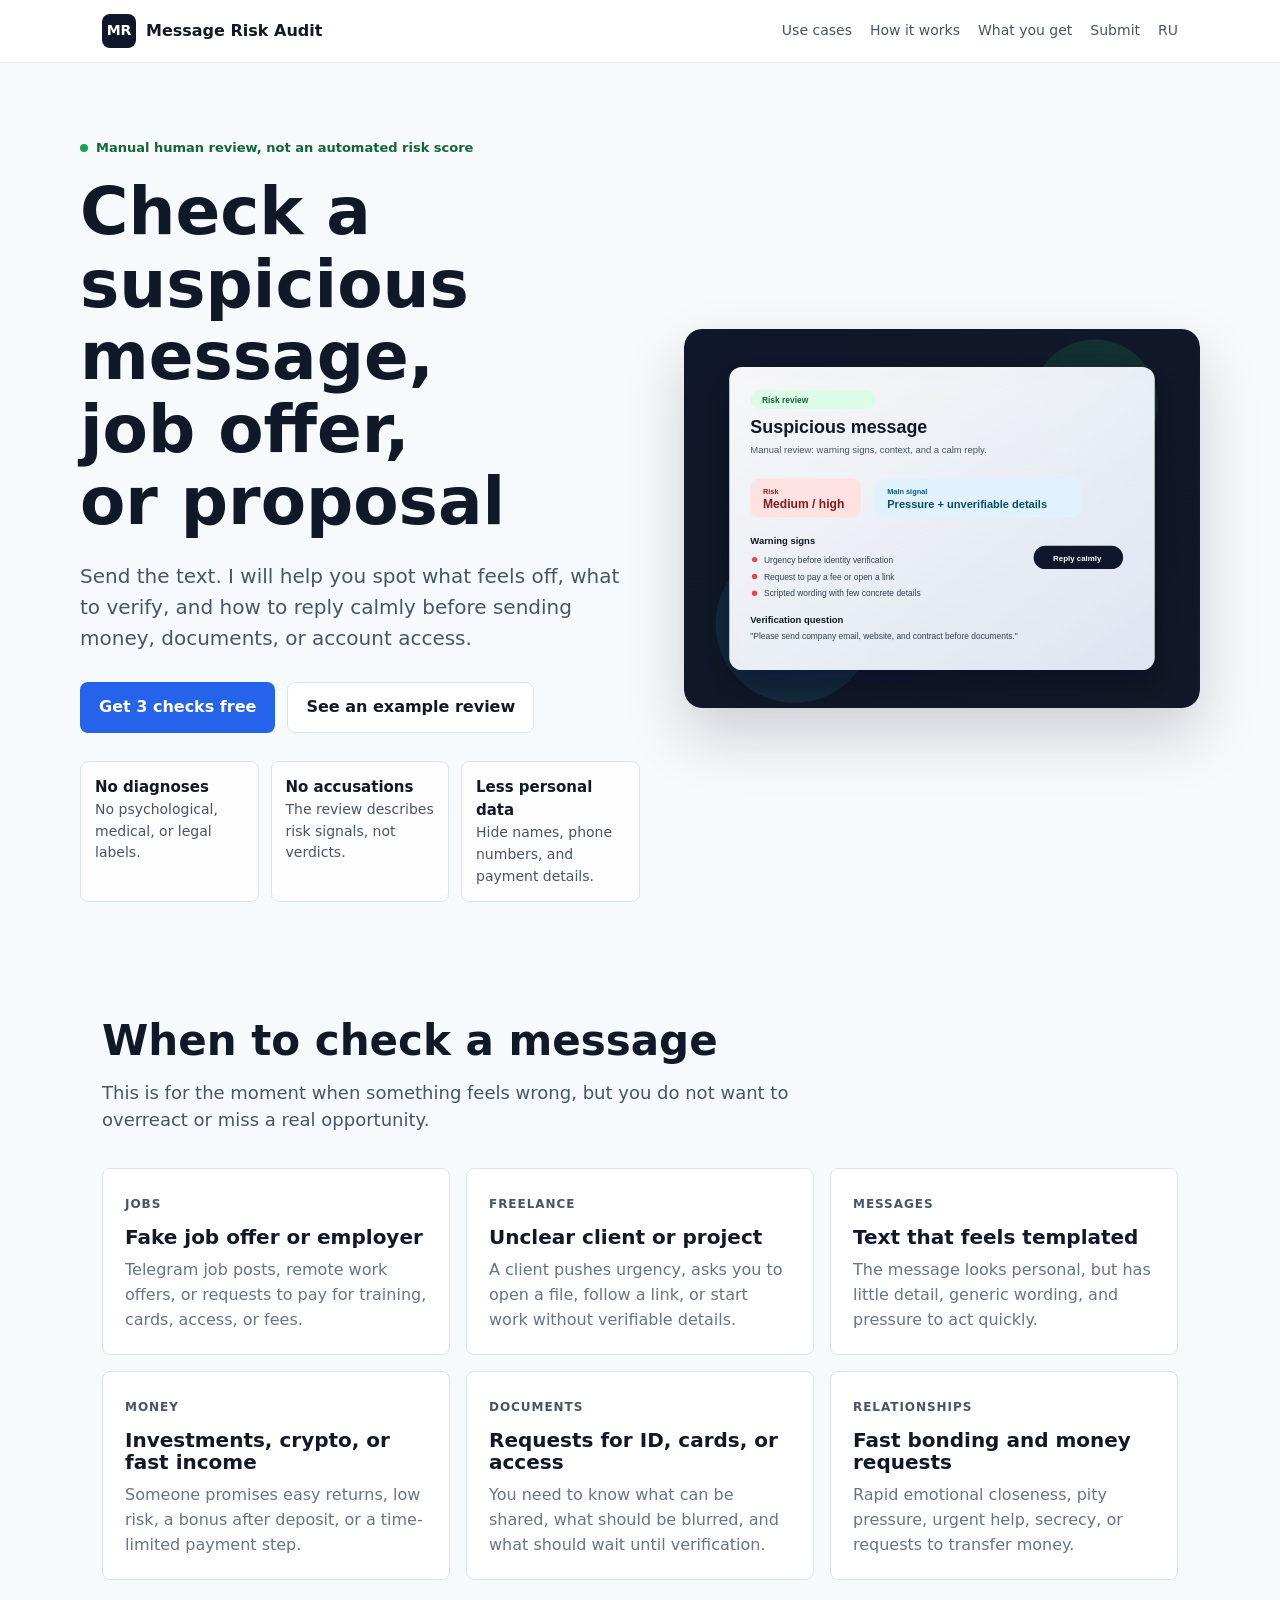
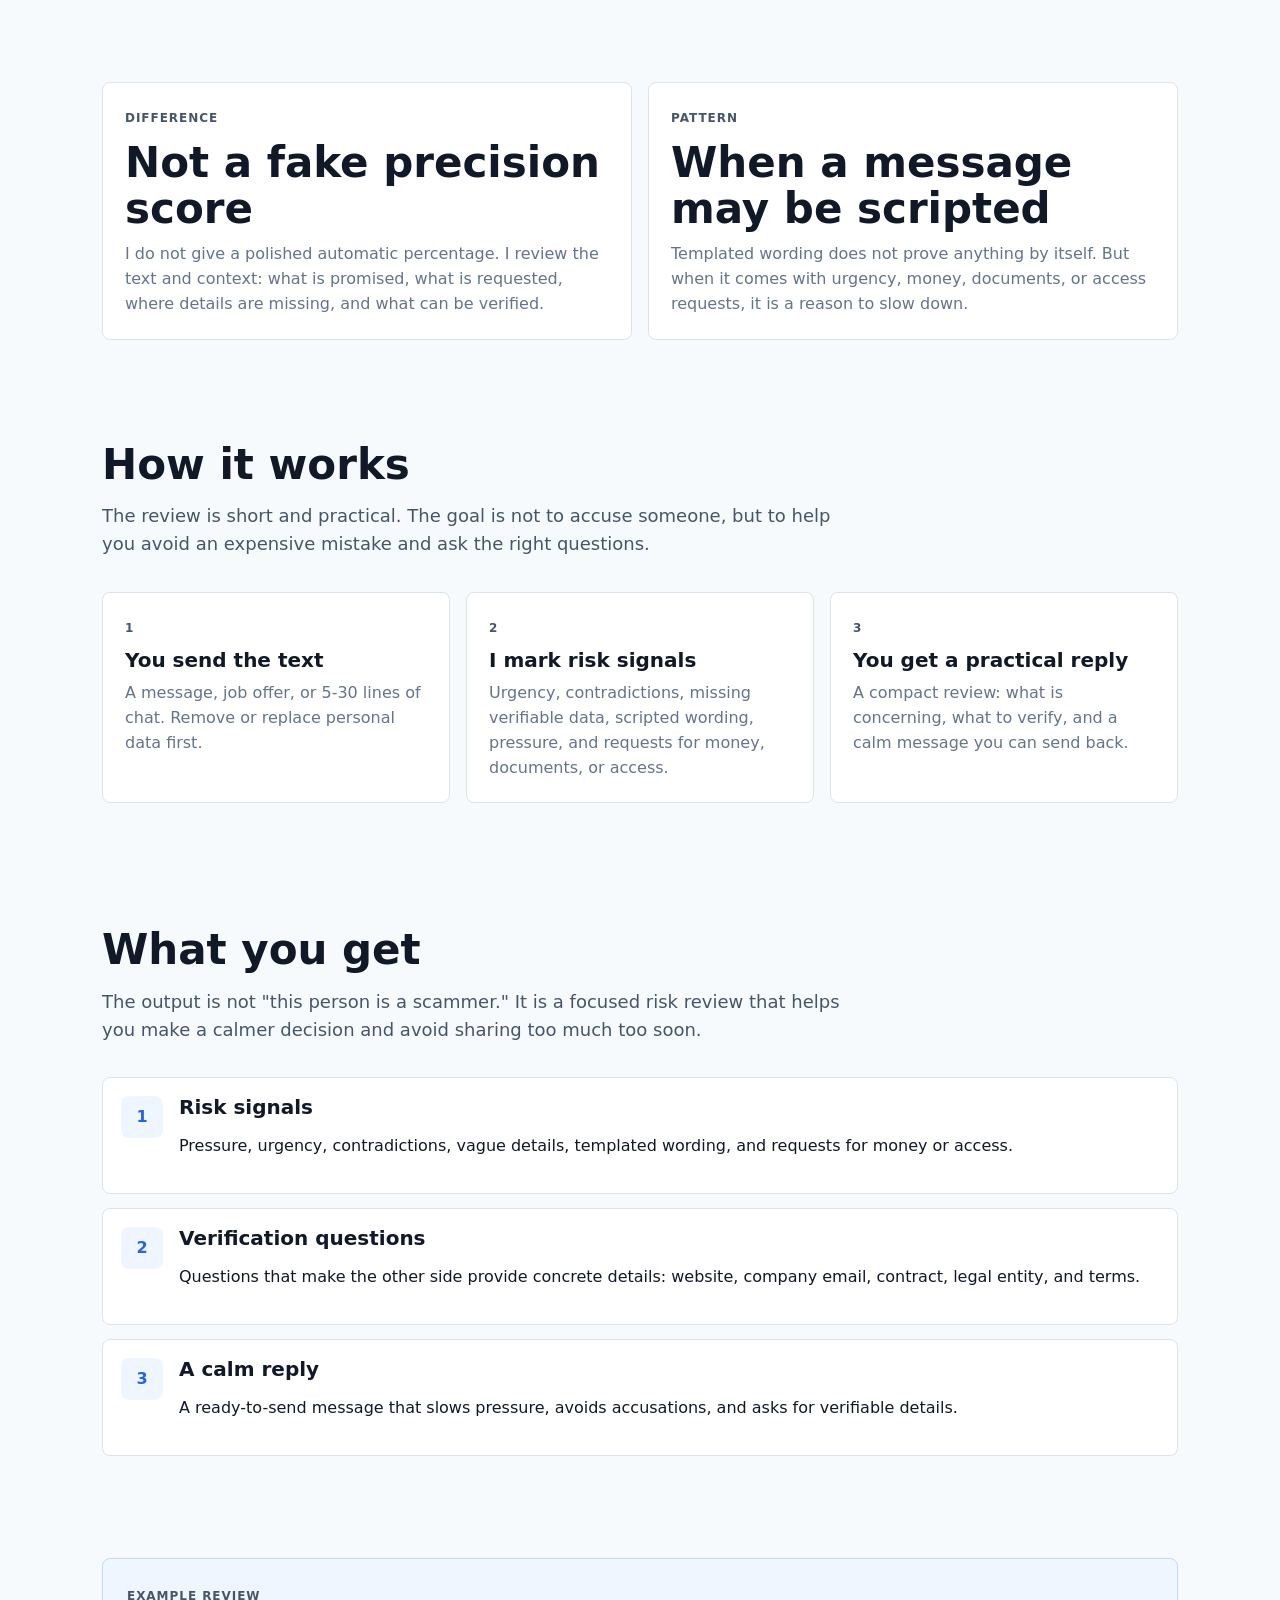
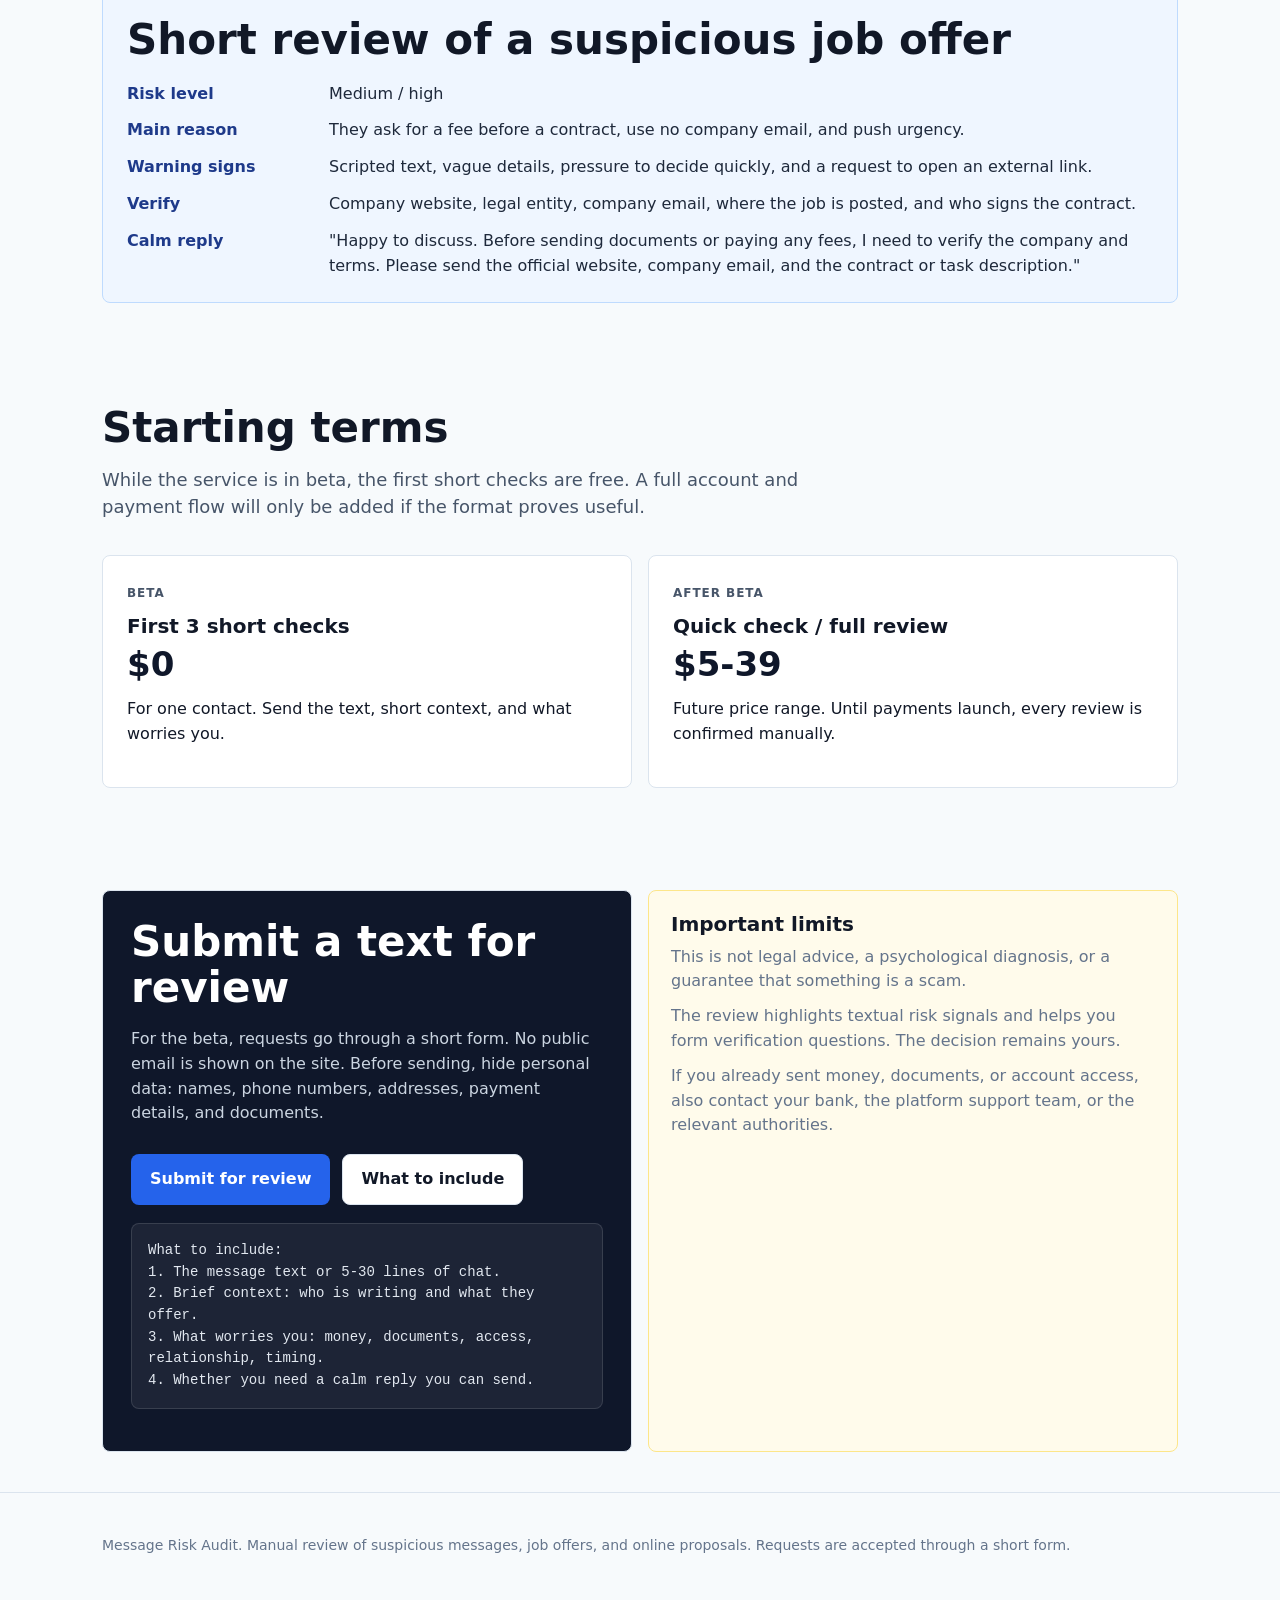
==== en/index.html @ 3615a423 "Add files via upload" ====
<!doctype html>
<html lang="en">
  <head>
    <meta charset="utf-8" />
    <meta name="viewport" content="width=device-width, initial-scale=1" />
    <title>Check a suspicious message, job offer, or online proposal</title>
    <meta
      name="description"
      content="Manual review of suspicious messages, job offers, crypto pitches, and online proposals: risk signals, verification questions, and a calm reply you can send."
    />
    <meta name="robots" content="index,follow" />
    <link rel="canonical" href="https://message-risk-audit.vercel.app/en/" />
    <link rel="alternate" hreflang="en" href="https://message-risk-audit.vercel.app/en/" />
    <link rel="alternate" hreflang="ru" href="https://message-risk-audit.vercel.app/" />
    <meta property="og:title" content="Manual review of suspicious messages" />
    <meta
      property="og:description"
      content="Check a message, job offer, or online proposal for risk signs before sending money, documents, or account access."
    />
    <meta property="og:type" content="website" />
    <meta property="og:url" content="https://message-risk-audit.vercel.app/en/" />
    <meta property="og:image" content="https://message-risk-audit.vercel.app/assets/hero-analysis-en.svg" />
    <meta property="og:locale" content="en_US" />
    <meta property="og:locale:alternate" content="ru_RU" />
    <link rel="stylesheet" href="/styles.css" />
  </head>
  <body>
    <header class="site-header">
      <nav class="nav" aria-label="Main navigation">
        <a class="brand" href="/en/">
          <span class="brand-mark">MR</span>
          <span>Message Risk Audit</span>
        </a>
        <div class="nav-links">
          <a href="#cases">Use cases</a>
          <a href="#how">How it works</a>
          <a href="#result">What you get</a>
          <a href="#submit">Submit</a>
          <a href="/" hreflang="ru">RU</a>
        </div>
      </nav>
    </header>

    <main>
      <section class="container hero">
        <div>
          <div class="eyebrow"><span class="dot"></span> Manual human review, not an automated risk score</div>
          <h1>Check a suspicious message, job offer, or proposal</h1>
          <p class="lead">
            Send the text. I will help you spot what feels off, what to verify, and how to
            reply calmly before sending money, documents, or account access.
          </p>
          <div class="hero-actions">
            <a class="button button-primary" href="#submit">Get 3 checks free</a>
            <a class="button button-secondary" href="#example">See an example review</a>
          </div>
          <div class="trust-strip" aria-label="Service boundaries">
            <div class="trust-item"><strong>No diagnoses</strong>No psychological, medical, or legal labels.</div>
            <div class="trust-item"><strong>No accusations</strong>The review describes risk signals, not verdicts.</div>
            <div class="trust-item"><strong>Less personal data</strong>Hide names, phone numbers, and payment details.</div>
          </div>
        </div>
        <div class="hero-visual">
          <img src="/assets/hero-analysis-en.svg" alt="Example risk review for a suspicious message" />
        </div>
      </section>

      <section id="cases" class="section">
        <div class="container">
          <h2>When to check a message</h2>
          <p class="section-intro">
            This is for the moment when something feels wrong, but you do not want to overreact
            or miss a real opportunity.
          </p>
          <div class="grid grid-3">
            <article class="card">
              <span class="label">Jobs</span>
              <h3>Fake job offer or employer</h3>
              <p>Telegram job posts, remote work offers, or requests to pay for training, cards, access, or fees.</p>
            </article>
            <article class="card">
              <span class="label">Freelance</span>
              <h3>Unclear client or project</h3>
              <p>A client pushes urgency, asks you to open a file, follow a link, or start work without verifiable details.</p>
            </article>
            <article class="card">
              <span class="label">Messages</span>
              <h3>Text that feels templated</h3>
              <p>The message looks personal, but has little detail, generic wording, and pressure to act quickly.</p>
            </article>
            <article class="card">
              <span class="label">Money</span>
              <h3>Investments, crypto, or fast income</h3>
              <p>Someone promises easy returns, low risk, a bonus after deposit, or a time-limited payment step.</p>
            </article>
            <article class="card">
              <span class="label">Documents</span>
              <h3>Requests for ID, cards, or access</h3>
              <p>You need to know what can be shared, what should be blurred, and what should wait until verification.</p>
            </article>
            <article class="card">
              <span class="label">Relationships</span>
              <h3>Fast bonding and money requests</h3>
              <p>Rapid emotional closeness, pity pressure, urgent help, secrecy, or requests to transfer money.</p>
            </article>
          </div>
        </div>
      </section>

      <section id="difference" class="section section-tight">
        <div class="container grid grid-2">
          <div class="card">
            <span class="label">Difference</span>
            <h2>Not a fake precision score</h2>
            <p>
              I do not give a polished automatic percentage. I review the text and context:
              what is promised, what is requested, where details are missing, and what can be verified.
            </p>
          </div>
          <div class="card">
            <span class="label">Pattern</span>
            <h2>When a message may be scripted</h2>
            <p>
              Templated wording does not prove anything by itself. But when it comes with urgency,
              money, documents, or access requests, it is a reason to slow down.
            </p>
          </div>
        </div>
      </section>

      <section id="how" class="section">
        <div class="container">
          <h2>How it works</h2>
          <p class="section-intro">
            The review is short and practical. The goal is not to accuse someone, but to help
            you avoid an expensive mistake and ask the right questions.
          </p>
          <div class="grid grid-3">
            <article class="card">
              <span class="label">1</span>
              <h3>You send the text</h3>
              <p>
                A message, job offer, or 5-30 lines of chat. Remove or replace personal data first.
              </p>
            </article>
            <article class="card">
              <span class="label">2</span>
              <h3>I mark risk signals</h3>
              <p>
                Urgency, contradictions, missing verifiable data, scripted wording, pressure,
                and requests for money, documents, or access.
              </p>
            </article>
            <article class="card">
              <span class="label">3</span>
              <h3>You get a practical reply</h3>
              <p>
                A compact review: what is concerning, what to verify, and a calm message you
                can send back.
              </p>
            </article>
          </div>
        </div>
      </section>

      <section id="result" class="section">
        <div class="container">
          <h2>What you get</h2>
          <p class="section-intro">
            The output is not "this person is a scammer." It is a focused risk review that helps
            you make a calmer decision and avoid sharing too much too soon.
          </p>
          <div class="steps">
            <div class="step">
              <div>
                <h3>Risk signals</h3>
                <p>Pressure, urgency, contradictions, vague details, templated wording, and requests for money or access.</p>
              </div>
            </div>
            <div class="step">
              <div>
                <h3>Verification questions</h3>
                <p>Questions that make the other side provide concrete details: website, company email, contract, legal entity, and terms.</p>
              </div>
            </div>
            <div class="step">
              <div>
                <h3>A calm reply</h3>
                <p>A ready-to-send message that slows pressure, avoids accusations, and asks for verifiable details.</p>
              </div>
            </div>
          </div>
        </div>
      </section>

      <section id="example" class="section section-tight">
        <div class="container">
          <div class="memo">
            <span class="label">Example review</span>
            <h2>Short review of a suspicious job offer</h2>
            <div class="memo-grid">
              <div class="memo-key">Risk level</div>
              <div class="memo-value">Medium / high</div>
              <div class="memo-key">Main reason</div>
              <div class="memo-value">They ask for a fee before a contract, use no company email, and push urgency.</div>
              <div class="memo-key">Warning signs</div>
              <div class="memo-value">Scripted text, vague details, pressure to decide quickly, and a request to open an external link.</div>
              <div class="memo-key">Verify</div>
              <div class="memo-value">Company website, legal entity, company email, where the job is posted, and who signs the contract.</div>
              <div class="memo-key">Calm reply</div>
              <div class="memo-value">
                "Happy to discuss. Before sending documents or paying any fees, I need to verify
                the company and terms. Please send the official website, company email, and the
                contract or task description."
              </div>
            </div>
          </div>
        </div>
      </section>

      <section id="pricing" class="section">
        <div class="container">
          <h2>Starting terms</h2>
          <p class="section-intro">
            While the service is in beta, the first short checks are free. A full account and payment flow
            will only be added if the format proves useful.
          </p>
          <div class="pricing">
            <div class="price">
              <span class="label">Beta</span>
              <h3>First 3 short checks</h3>
              <strong>$0</strong>
              <p>For one contact. Send the text, short context, and what worries you.</p>
            </div>
            <div class="price">
              <span class="label">After beta</span>
              <h3>Quick check / full review</h3>
              <strong>$5-39</strong>
              <p>Future price range. Until payments launch, every review is confirmed manually.</p>
            </div>
          </div>
        </div>
      </section>

      <section id="submit" class="section section-tight">
        <div class="container grid grid-2">
          <div class="form-panel">
            <h2>Submit a text for review</h2>
            <p>
              For the beta, requests go through a short form. No public email is shown on the site.
              Before sending, hide personal data: names, phone numbers, addresses, payment details,
              and documents.
            </p>
            <div class="cta-row">
              <a class="button button-primary" href="https://tally.so/r/eqobyx" target="_blank" rel="noopener">Submit for review</a>
              <a class="button button-secondary" href="#request-template">What to include</a>
            </div>
            <pre id="request-template" class="copy-box">What to include:
1. The message text or 5-30 lines of chat.
2. Brief context: who is writing and what they offer.
3. What worries you: money, documents, access, relationship, timing.
4. Whether you need a calm reply you can send.</pre>
          </div>
          <div class="notice">
            <h3>Important limits</h3>
            <p>This is not legal advice, a psychological diagnosis, or a guarantee that something is a scam.</p>
            <p>The review highlights textual risk signals and helps you form verification questions. The decision remains yours.</p>
            <p>If you already sent money, documents, or account access, also contact your bank, the platform support team, or the relevant authorities.</p>
          </div>
        </div>
      </section>
    </main>

    <footer class="footer">
      <div class="container">
        <p>
          Message Risk Audit. Manual review of suspicious messages, job offers, and online proposals.
          Requests are accepted through a short form.
        </p>
      </div>
    </footer>
  </body>
</html>
---- styles.css ----
:root {
  color-scheme: light;
  --ink: #111827;
  --muted: #64748b;
  --line: #dbe4ee;
  --paper: #ffffff;
  --soft: #f7fafc;
  --blue: #2563eb;
  --blue-dark: #1d4ed8;
  --green: #16a34a;
  --amber: #b45309;
  --red: #dc2626;
  --navy: #0f172a;
  --radius: 8px;
}

* {
  box-sizing: border-box;
}

html {
  scroll-behavior: smooth;
}

body {
  margin: 0;
  min-width: 320px;
  overflow-x: hidden;
  background: var(--soft);
  color: var(--ink);
  font-family:
    Inter, ui-sans-serif, system-ui, -apple-system, BlinkMacSystemFont, "Segoe UI",
    sans-serif;
  line-height: 1.55;
}

a {
  color: inherit;
}

.site-header {
  position: sticky;
  top: 0;
  z-index: 10;
  border-bottom: 1px solid rgba(15, 23, 42, 0.08);
  background: rgba(255, 255, 255, 0.92);
  backdrop-filter: blur(16px);
}

.nav {
  display: flex;
  align-items: center;
  justify-content: space-between;
  gap: 20px;
  max-width: 1120px;
  margin: 0 auto;
  padding: 14px 22px;
}

.brand {
  display: inline-flex;
  align-items: center;
  gap: 10px;
  font-weight: 800;
  text-decoration: none;
}

.brand-mark {
  display: grid;
  width: 34px;
  height: 34px;
  place-items: center;
  border-radius: 8px;
  background: var(--navy);
  color: #fff;
  font-size: 14px;
  letter-spacing: 0;
}

.nav-links {
  display: flex;
  align-items: center;
  gap: 18px;
  color: #475569;
  font-size: 14px;
}

.nav-links a {
  text-decoration: none;
}

.container {
  max-width: 1120px;
  margin: 0 auto;
  padding: 0 22px;
}

.hero {
  display: grid;
  grid-template-columns: minmax(0, 1.04fr) minmax(320px, 0.96fr);
  gap: 44px;
  align-items: center;
  padding: 72px 0 54px;
}

.hero > * {
  min-width: 0;
}

.eyebrow {
  display: inline-flex;
  align-items: center;
  flex-wrap: wrap;
  gap: 8px;
  max-width: 100%;
  margin-bottom: 18px;
  color: #166534;
  font-size: 13px;
  font-weight: 800;
}

.dot {
  width: 8px;
  height: 8px;
  border-radius: 999px;
  background: var(--green);
}

h1,
h2,
h3 {
  margin: 0;
  line-height: 1.1;
  letter-spacing: 0;
}

h1 {
  max-width: 760px;
  font-size: clamp(38px, 6vw, 66px);
  overflow-wrap: normal;
  text-wrap: balance;
  word-break: normal;
}

.nowrap {
  white-space: nowrap;
}

h2 {
  font-size: clamp(28px, 4vw, 42px);
}

h3 {
  font-size: 20px;
}

.lead {
  max-width: 720px;
  margin: 22px 0 0;
  color: #475569;
  font-size: 20px;
}

.hero-actions,
.cta-row {
  display: flex;
  flex-wrap: wrap;
  gap: 12px;
  margin-top: 28px;
}

.button {
  display: inline-flex;
  align-items: center;
  justify-content: center;
  min-height: 46px;
  padding: 12px 18px;
  border: 1px solid transparent;
  border-radius: 8px;
  font-weight: 800;
  text-decoration: none;
  transition:
    background-color 0.16s ease,
    border-color 0.16s ease,
    color 0.16s ease,
    transform 0.16s ease;
}

.button:hover {
  transform: translateY(-1px);
}

.button-primary {
  background: var(--blue);
  color: #fff;
}

.button-primary:hover {
  background: var(--blue-dark);
}

.button-secondary {
  border-color: var(--line);
  background: #fff;
  color: var(--ink);
}

.button-secondary:hover {
  border-color: #94a3b8;
}

.button-disabled {
  cursor: default;
  opacity: 0.82;
}

.button-disabled:hover {
  transform: none;
}

.trust-strip {
  display: grid;
  grid-template-columns: repeat(3, 1fr);
  gap: 12px;
  margin-top: 28px;
}

.trust-item {
  border: 1px solid var(--line);
  border-radius: var(--radius);
  background: rgba(255, 255, 255, 0.72);
  padding: 14px;
  color: #475569;
  font-size: 14px;
}

.trust-item strong {
  display: block;
  color: var(--ink);
  font-size: 15px;
}

.hero-visual {
  position: relative;
  min-width: 0;
}

.hero-visual img {
  display: block;
  width: 100%;
  height: auto;
  border-radius: 18px;
  box-shadow: 0 28px 60px rgba(15, 23, 42, 0.18);
}

.section {
  padding: 62px 0;
}

.section-tight {
  padding: 40px 0;
}

.section-intro {
  max-width: 760px;
  margin: 14px 0 34px;
  color: #475569;
  font-size: 18px;
}

.grid {
  display: grid;
  gap: 16px;
}

.grid-3 {
  grid-template-columns: repeat(3, minmax(0, 1fr));
}

.grid-2 {
  grid-template-columns: repeat(2, minmax(0, 1fr));
}

.card {
  min-width: 0;
  border: 1px solid var(--line);
  border-radius: var(--radius);
  background: var(--paper);
  padding: 22px;
}

.card p,
.memo p,
.notice p {
  margin: 10px 0 0;
  color: var(--muted);
}

.card ul,
.memo ul {
  margin: 14px 0 0;
  padding-left: 20px;
  color: #475569;
}

.label {
  display: inline-flex;
  margin-bottom: 12px;
  color: #475569;
  font-size: 12px;
  font-weight: 900;
  letter-spacing: 0.08em;
  text-transform: uppercase;
}

.steps {
  display: grid;
  gap: 14px;
  counter-reset: steps;
}

.step {
  display: grid;
  grid-template-columns: 42px minmax(0, 1fr);
  gap: 16px;
  align-items: start;
  border: 1px solid var(--line);
  border-radius: var(--radius);
  background: #fff;
  padding: 18px;
}

.step::before {
  counter-increment: steps;
  content: counter(steps);
  display: grid;
  width: 42px;
  height: 42px;
  place-items: center;
  border-radius: 8px;
  background: #eff6ff;
  color: var(--blue);
  font-weight: 900;
}

.memo {
  border: 1px solid #bfdbfe;
  border-radius: var(--radius);
  background: #eff6ff;
  padding: 24px;
}

.memo-grid {
  display: grid;
  grid-template-columns: 190px minmax(0, 1fr);
  gap: 12px;
  margin-top: 18px;
}

.memo-key {
  color: #1e3a8a;
  font-weight: 900;
}

.memo-value {
  color: #1e293b;
}

.pricing {
  display: grid;
  grid-template-columns: minmax(0, 1fr) minmax(0, 1fr);
  gap: 16px;
}

.price {
  border: 1px solid var(--line);
  border-radius: var(--radius);
  background: #fff;
  padding: 24px;
}

.price strong {
  display: block;
  margin-top: 10px;
  color: var(--navy);
  font-size: 34px;
  line-height: 1;
}

.notice {
  border: 1px solid #fde68a;
  border-radius: var(--radius);
  background: #fffbeb;
  padding: 22px;
}

.form-panel {
  min-width: 0;
  border: 1px solid var(--line);
  border-radius: var(--radius);
  background: var(--navy);
  color: #fff;
  padding: 28px;
}

.form-panel p {
  color: #cbd5e1;
}

.copy-box {
  overflow-x: auto;
  margin-top: 18px;
  border: 1px solid rgba(255, 255, 255, 0.12);
  border-radius: var(--radius);
  background: rgba(255, 255, 255, 0.06);
  padding: 16px;
  color: #e2e8f0;
  font-size: 14px;
  white-space: pre-wrap;
}

.footer {
  border-top: 1px solid var(--line);
  padding: 28px 0 44px;
  color: var(--muted);
  font-size: 14px;
}

@media (max-width: 860px) {
  .hero,
  .grid-2,
  .grid-3,
  .pricing {
    grid-template-columns: 1fr;
  }

  .hero {
    padding-top: 42px;
  }

  .nav {
    align-items: flex-start;
    flex-direction: column;
  }

  .nav-links {
    flex-wrap: wrap;
    gap: 12px 16px;
    width: 100%;
  }

  .trust-strip {
    grid-template-columns: 1fr;
  }

  .memo-grid {
    grid-template-columns: 1fr;
  }
}

@media (max-width: 520px) {
  .container {
    width: 100%;
    max-width: 100vw;
    overflow: hidden;
    padding: 0 24px;
  }

  .hero,
  .hero > div,
  .grid,
  .steps,
  .pricing,
  .memo,
  .form-panel,
  .notice {
    width: min(100%, 320px);
    max-width: 320px;
  }

  h1 {
    max-width: 320px;
    font-size: 30px;
    line-height: 1.14;
    text-wrap: auto;
  }

  .nav {
    gap: 14px;
    padding: 14px 22px;
  }

  .nav-links {
    display: grid;
    gap: 10px 14px;
    font-size: 13px;
    grid-template-columns: repeat(2, minmax(0, 1fr));
  }

  .nav-links a {
    white-space: nowrap;
  }

  .eyebrow {
    align-items: flex-start;
    font-size: 12px;
    line-height: 1.35;
  }

  .lead {
    max-width: 320px;
    font-size: 17px;
  }

  .hero-visual {
    width: min(100%, 320px);
  }

  .button {
    width: 100%;
  }
}
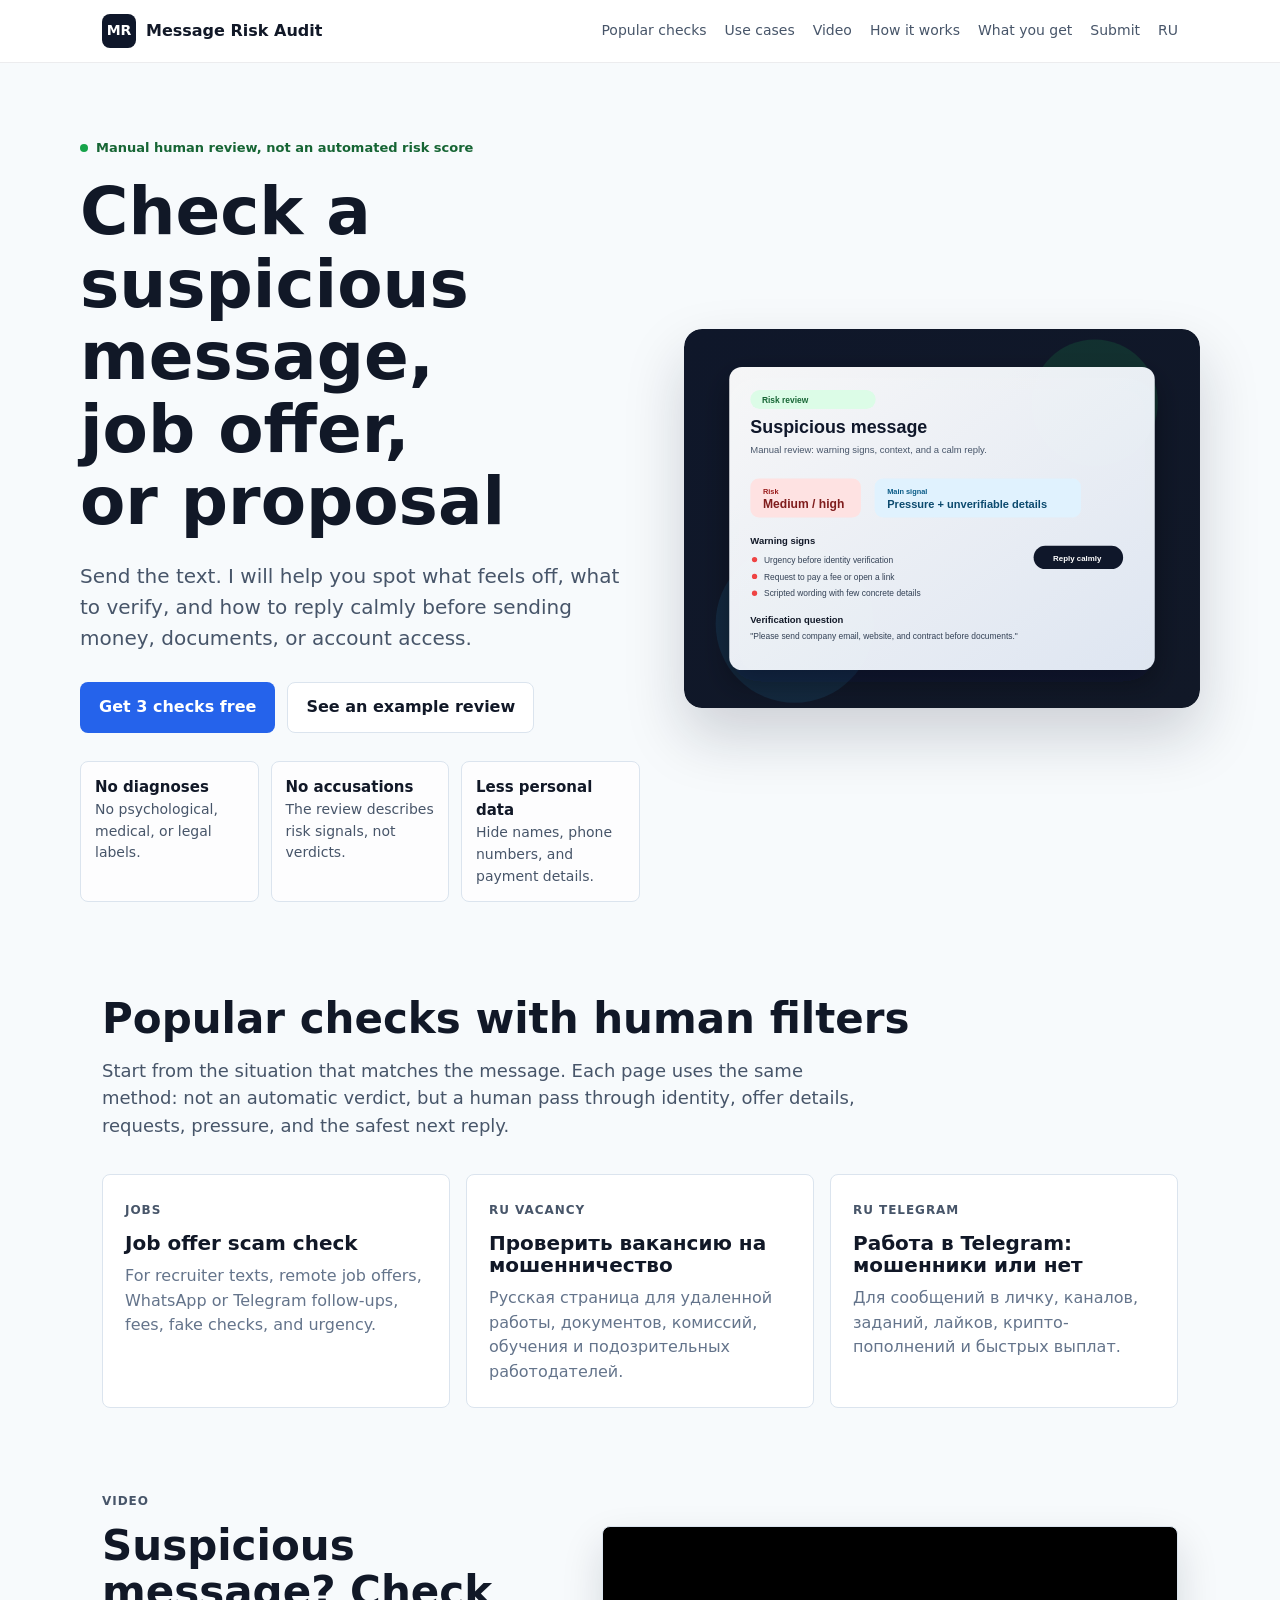
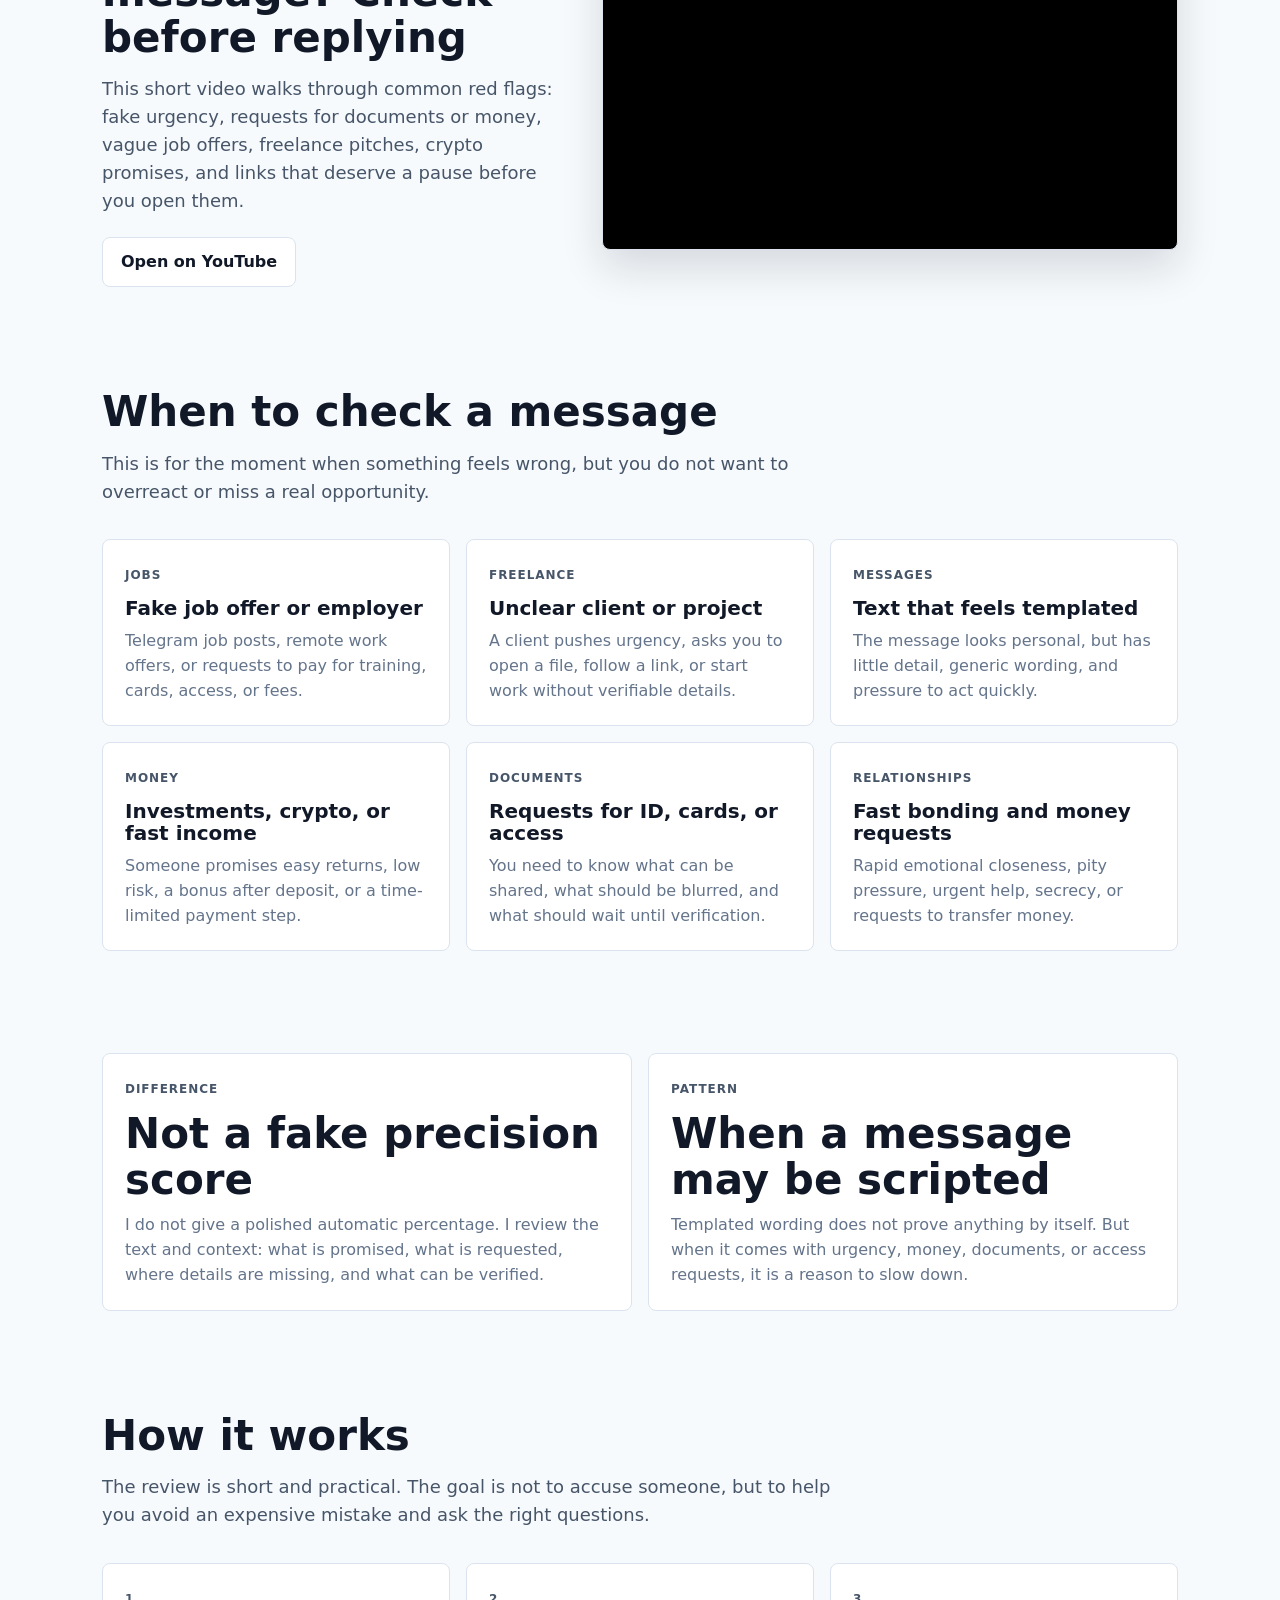
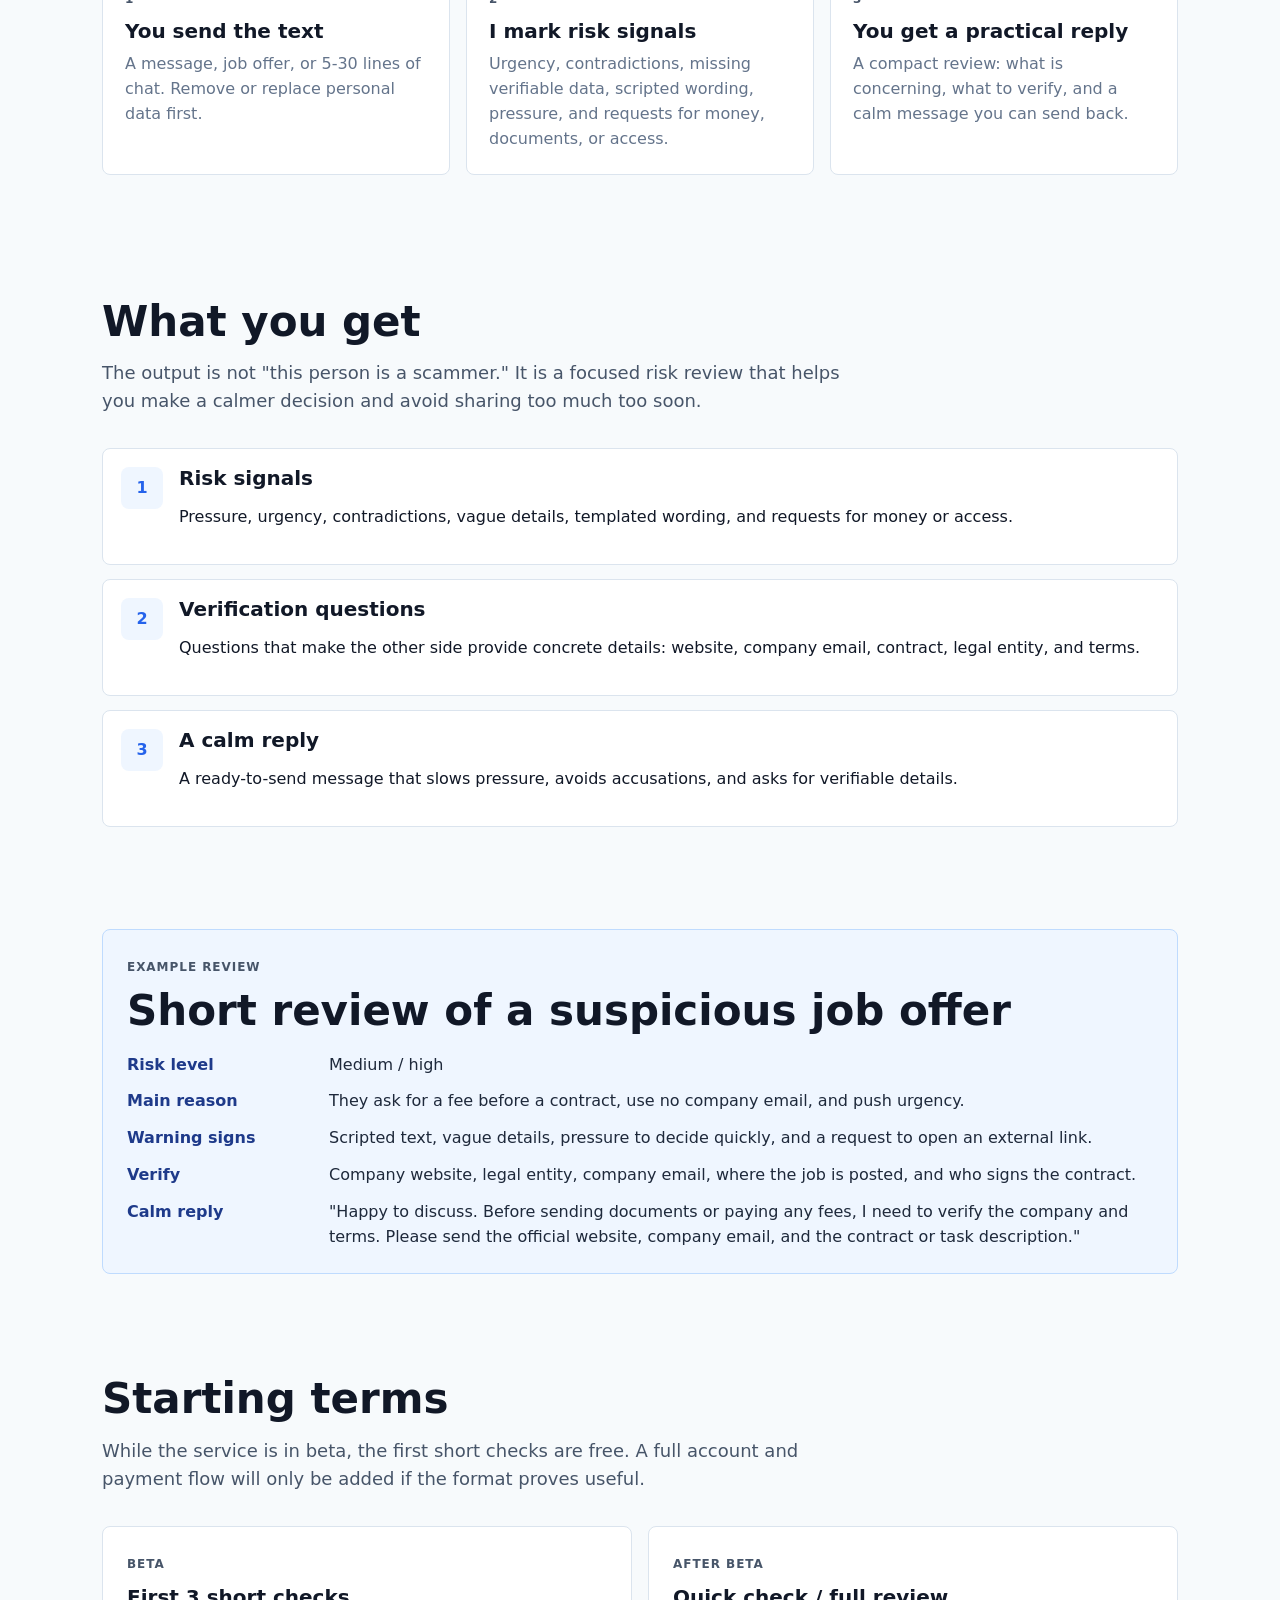
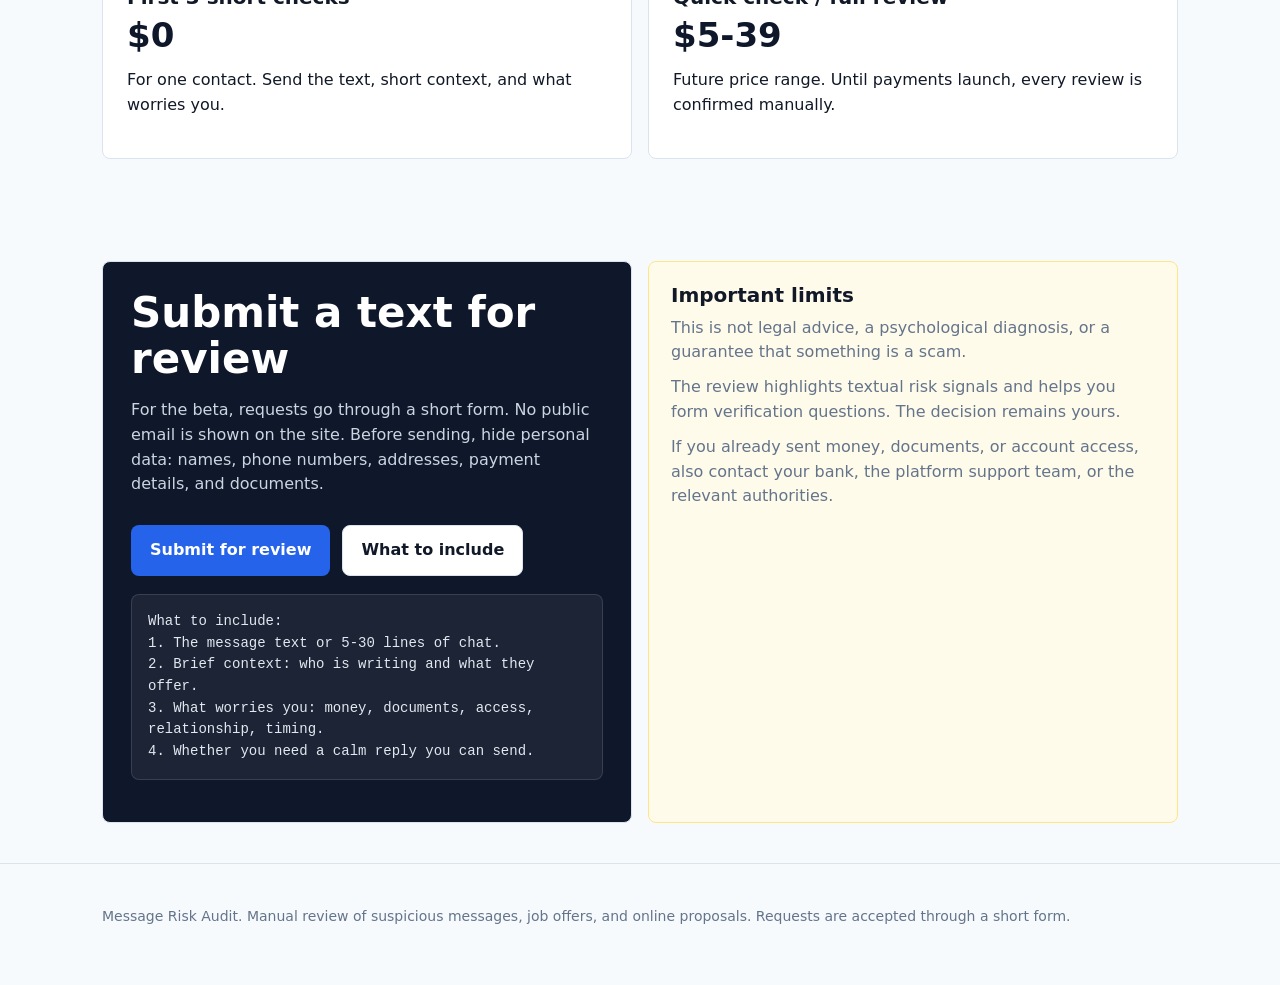
==== commit 1734a176: "Add search intent pages for message risk checks" ====
--- a/en/index.html
+++ b/en/index.html
@@ -23,6 +23,25 @@
     <meta property="og:locale" content="en_US" />
     <meta property="og:locale:alternate" content="ru_RU" />
     <link rel="stylesheet" href="/styles.css" />
+    <script type="application/ld+json">
+      {
+        "@context": "https://schema.org",
+        "@type": "VideoObject",
+        "name": "SUSPICIOUS MESSAGE? Check before replying",
+        "description": "A short video about checking suspicious messages, job offers, freelance requests, crypto pitches, and money-related warnings before replying, opening links, sending documents, or sharing payment details.",
+        "thumbnailUrl": ["https://i.ytimg.com/vi/zgaB2GT45Ho/hqdefault.jpg"],
+        "uploadDate": "2026-06-24T19:45:04Z",
+        "duration": "PT1M16S",
+        "embedUrl": "https://www.youtube-nocookie.com/embed/zgaB2GT45Ho",
+        "contentUrl": "https://www.youtube.com/watch?v=zgaB2GT45Ho",
+        "inLanguage": "en",
+        "author": {
+          "@type": "Person",
+          "name": "StrannikPoMiram",
+          "url": "https://www.youtube.com/@pravda3pobedit"
+        }
+      }
+    </script>
   </head>
   <body>
     <header class="site-header">
@@ -32,7 +51,9 @@
           <span>Message Risk Audit</span>
         </a>
         <div class="nav-links">
+          <a href="#popular-checks">Popular checks</a>
           <a href="#cases">Use cases</a>
+          <a href="#video">Video</a>
           <a href="#how">How it works</a>
           <a href="#result">What you get</a>
           <a href="#submit">Submit</a>
@@ -62,6 +83,58 @@
         </div>
         <div class="hero-visual">
           <img src="/assets/hero-analysis-en.svg" alt="Example risk review for a suspicious message" />
+        </div>
+      </section>
+
+      <section id="popular-checks" class="section section-tight">
+        <div class="container">
+          <h2>Popular checks with human filters</h2>
+          <p class="section-intro">
+            Start from the situation that matches the message. Each page uses the same method:
+            not an automatic verdict, but a human pass through identity, offer details,
+            requests, pressure, and the safest next reply.
+          </p>
+          <div class="grid grid-3">
+            <a class="card card-link" href="/job-offer-scam-check/">
+              <span class="label">Jobs</span>
+              <h3>Job offer scam check</h3>
+              <p>For recruiter texts, remote job offers, WhatsApp or Telegram follow-ups, fees, fake checks, and urgency.</p>
+            </a>
+            <a class="card card-link" href="/ru/proverit-vakansiyu-na-moshennichestvo/" hreflang="ru">
+              <span class="label">RU vacancy</span>
+              <h3>Проверить вакансию на мошенничество</h3>
+              <p>Русская страница для удаленной работы, документов, комиссий, обучения и подозрительных работодателей.</p>
+            </a>
+            <a class="card card-link" href="/ru/rabota-v-telegram-moshenniki/" hreflang="ru">
+              <span class="label">RU Telegram</span>
+              <h3>Работа в Telegram: мошенники или нет</h3>
+              <p>Для сообщений в личку, каналов, заданий, лайков, крипто-пополнений и быстрых выплат.</p>
+            </a>
+          </div>
+        </div>
+      </section>
+
+      <section id="video" class="section section-tight">
+        <div class="container video-section">
+          <div class="video-copy">
+            <span class="label">Video</span>
+            <h2>Suspicious message? Check before replying</h2>
+            <p>
+              This short video walks through common red flags: fake urgency,
+              requests for documents or money, vague job offers, freelance pitches,
+              crypto promises, and links that deserve a pause before you open them.
+            </p>
+            <a class="button button-secondary" href="https://www.youtube.com/watch?v=zgaB2GT45Ho" target="_blank" rel="noopener">Open on YouTube</a>
+          </div>
+          <div class="video-frame">
+            <iframe
+              src="https://www.youtube-nocookie.com/embed/zgaB2GT45Ho?rel=0"
+              title="SUSPICIOUS MESSAGE? Check before replying"
+              allow="accelerometer; autoplay; clipboard-write; encrypted-media; gyroscope; picture-in-picture; web-share"
+              referrerpolicy="strict-origin-when-cross-origin"
+              allowfullscreen
+            ></iframe>
+          </div>
         </div>
       </section>
 
@@ -252,7 +325,7 @@
               and documents.
             </p>
             <div class="cta-row">
-              <a class="button button-primary" href="https://tally.so/r/eqobyx" target="_blank" rel="noopener">Submit for review</a>
+              <a class="button button-primary" href="https://tally.so/r/lbg18v" target="_blank" rel="noopener">Submit for review</a>
               <a class="button button-secondary" href="#request-template">What to include</a>
             </div>
             <pre id="request-template" class="copy-box">What to include:
--- a/styles.css
+++ b/styles.css
@@ -268,6 +268,39 @@
   font-size: 18px;
 }
 
+.video-section {
+  display: grid;
+  grid-template-columns: minmax(0, 0.9fr) minmax(360px, 1.1fr);
+  gap: 28px;
+  align-items: center;
+}
+
+.video-copy p {
+  max-width: 620px;
+  margin: 14px 0 22px;
+  color: #475569;
+  font-size: 18px;
+}
+
+.video-frame {
+  position: relative;
+  min-width: 0;
+  overflow: hidden;
+  border: 1px solid var(--line);
+  border-radius: var(--radius);
+  background: #000;
+  aspect-ratio: 16 / 9;
+  box-shadow: 0 18px 42px rgba(15, 23, 42, 0.14);
+}
+
+.video-frame iframe {
+  position: absolute;
+  inset: 0;
+  width: 100%;
+  height: 100%;
+  border: 0;
+}
+
 .grid {
   display: grid;
   gap: 16px;
@@ -287,6 +320,75 @@
   border-radius: var(--radius);
   background: var(--paper);
   padding: 22px;
+}
+
+.card-link {
+  display: block;
+  color: inherit;
+  text-decoration: none;
+  transition:
+    border-color 0.16s ease,
+    box-shadow 0.16s ease,
+    transform 0.16s ease;
+}
+
+.card-link:hover {
+  border-color: #93c5fd;
+  box-shadow: 0 16px 34px rgba(15, 23, 42, 0.1);
+  transform: translateY(-2px);
+}
+
+.check-list {
+  display: grid;
+  gap: 12px;
+  margin: 0;
+  padding: 0;
+  list-style: none;
+}
+
+.check-list li {
+  border: 1px solid var(--line);
+  border-radius: var(--radius);
+  background: #fff;
+  padding: 16px;
+}
+
+.check-list strong {
+  display: block;
+  margin-bottom: 4px;
+  color: var(--ink);
+}
+
+.warning-list li {
+  border-color: #fecaca;
+  background: #fef2f2;
+}
+
+.safe-reply {
+  border: 1px solid #bbf7d0;
+  border-radius: var(--radius);
+  background: #f0fdf4;
+  padding: 22px;
+}
+
+.safe-reply p {
+  margin: 10px 0 0;
+  color: #14532d;
+}
+
+.faq-item {
+  border-top: 1px solid var(--line);
+  padding: 18px 0;
+}
+
+.faq-item:first-child {
+  border-top: 0;
+  padding-top: 0;
+}
+
+.faq-item p {
+  margin: 8px 0 0;
+  color: var(--muted);
 }
 
 .card p,
@@ -430,6 +532,7 @@
   .hero,
   .grid-2,
   .grid-3,
+  .video-section,
   .pricing {
     grid-template-columns: 1fr;
   }
@@ -470,6 +573,8 @@
   .hero > div,
   .grid,
   .steps,
+  .video-section,
+  .video-frame,
   .pricing,
   .memo,
   .form-panel,
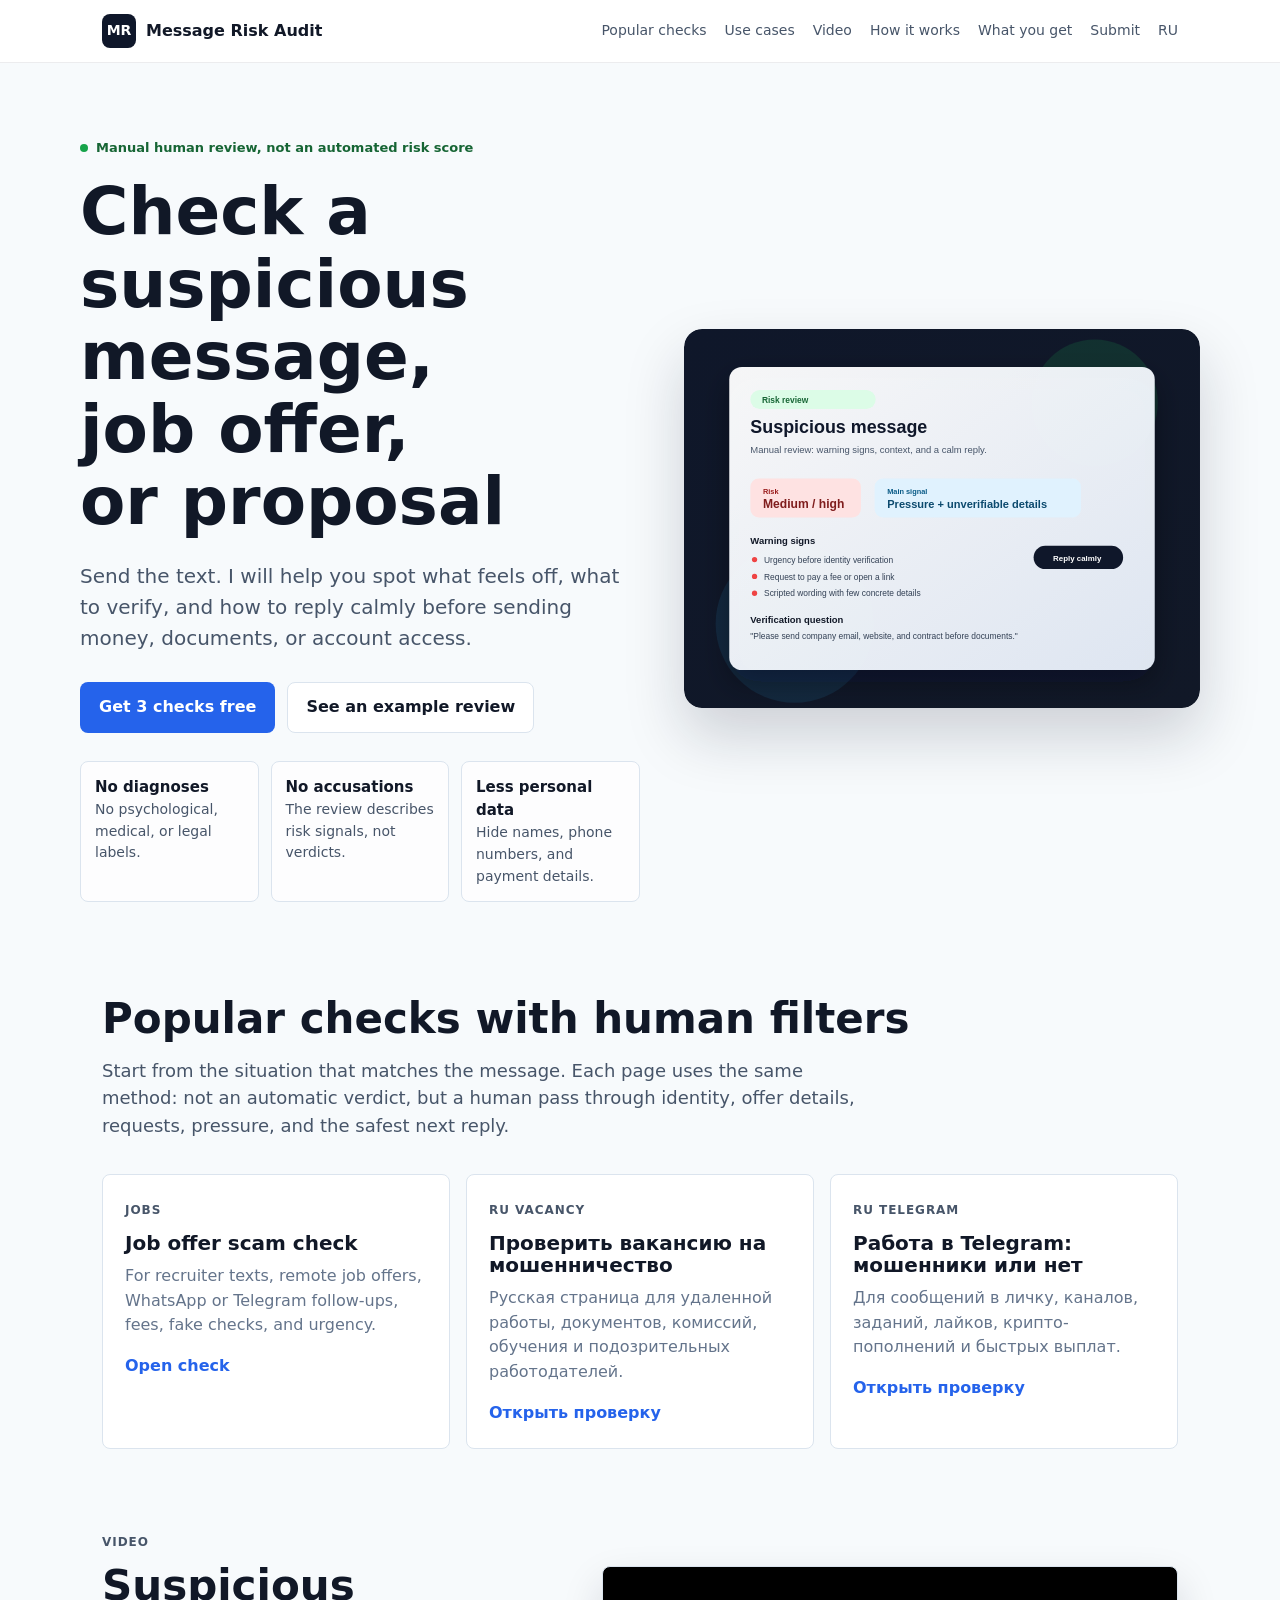
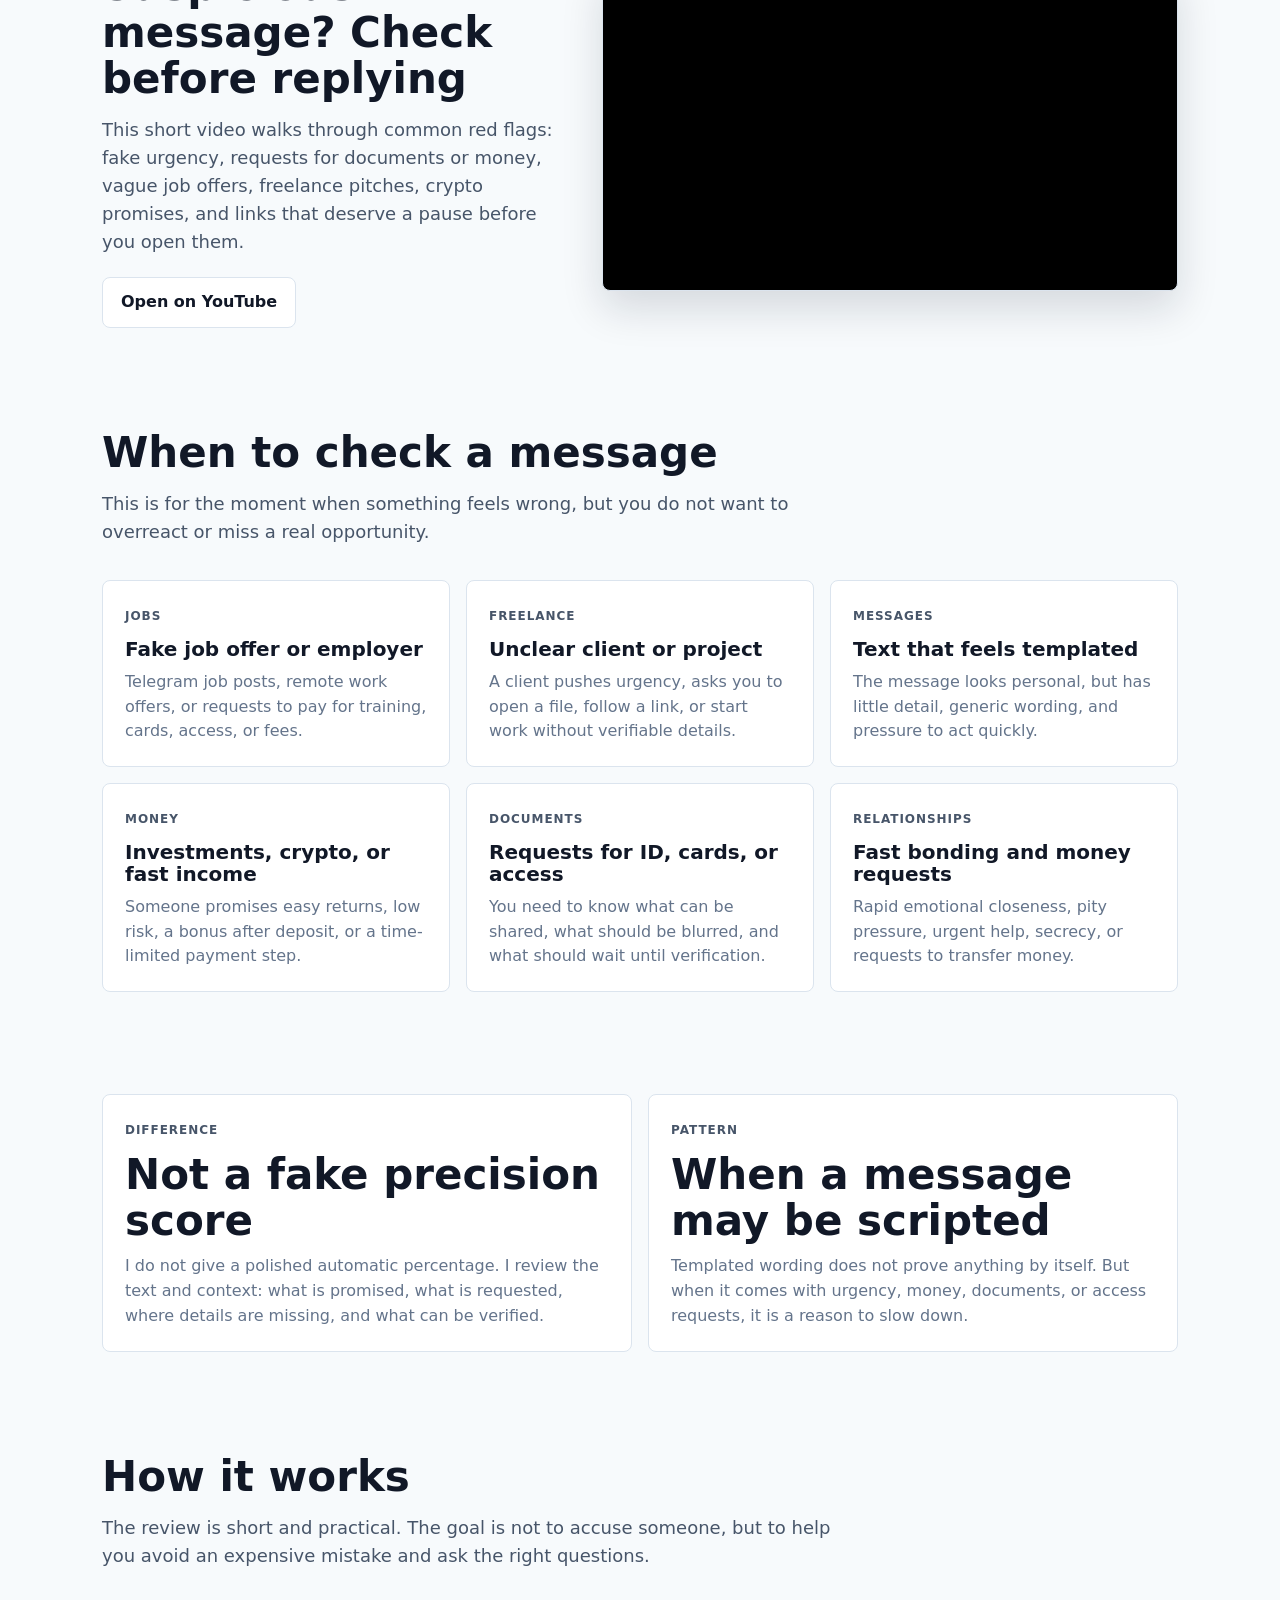
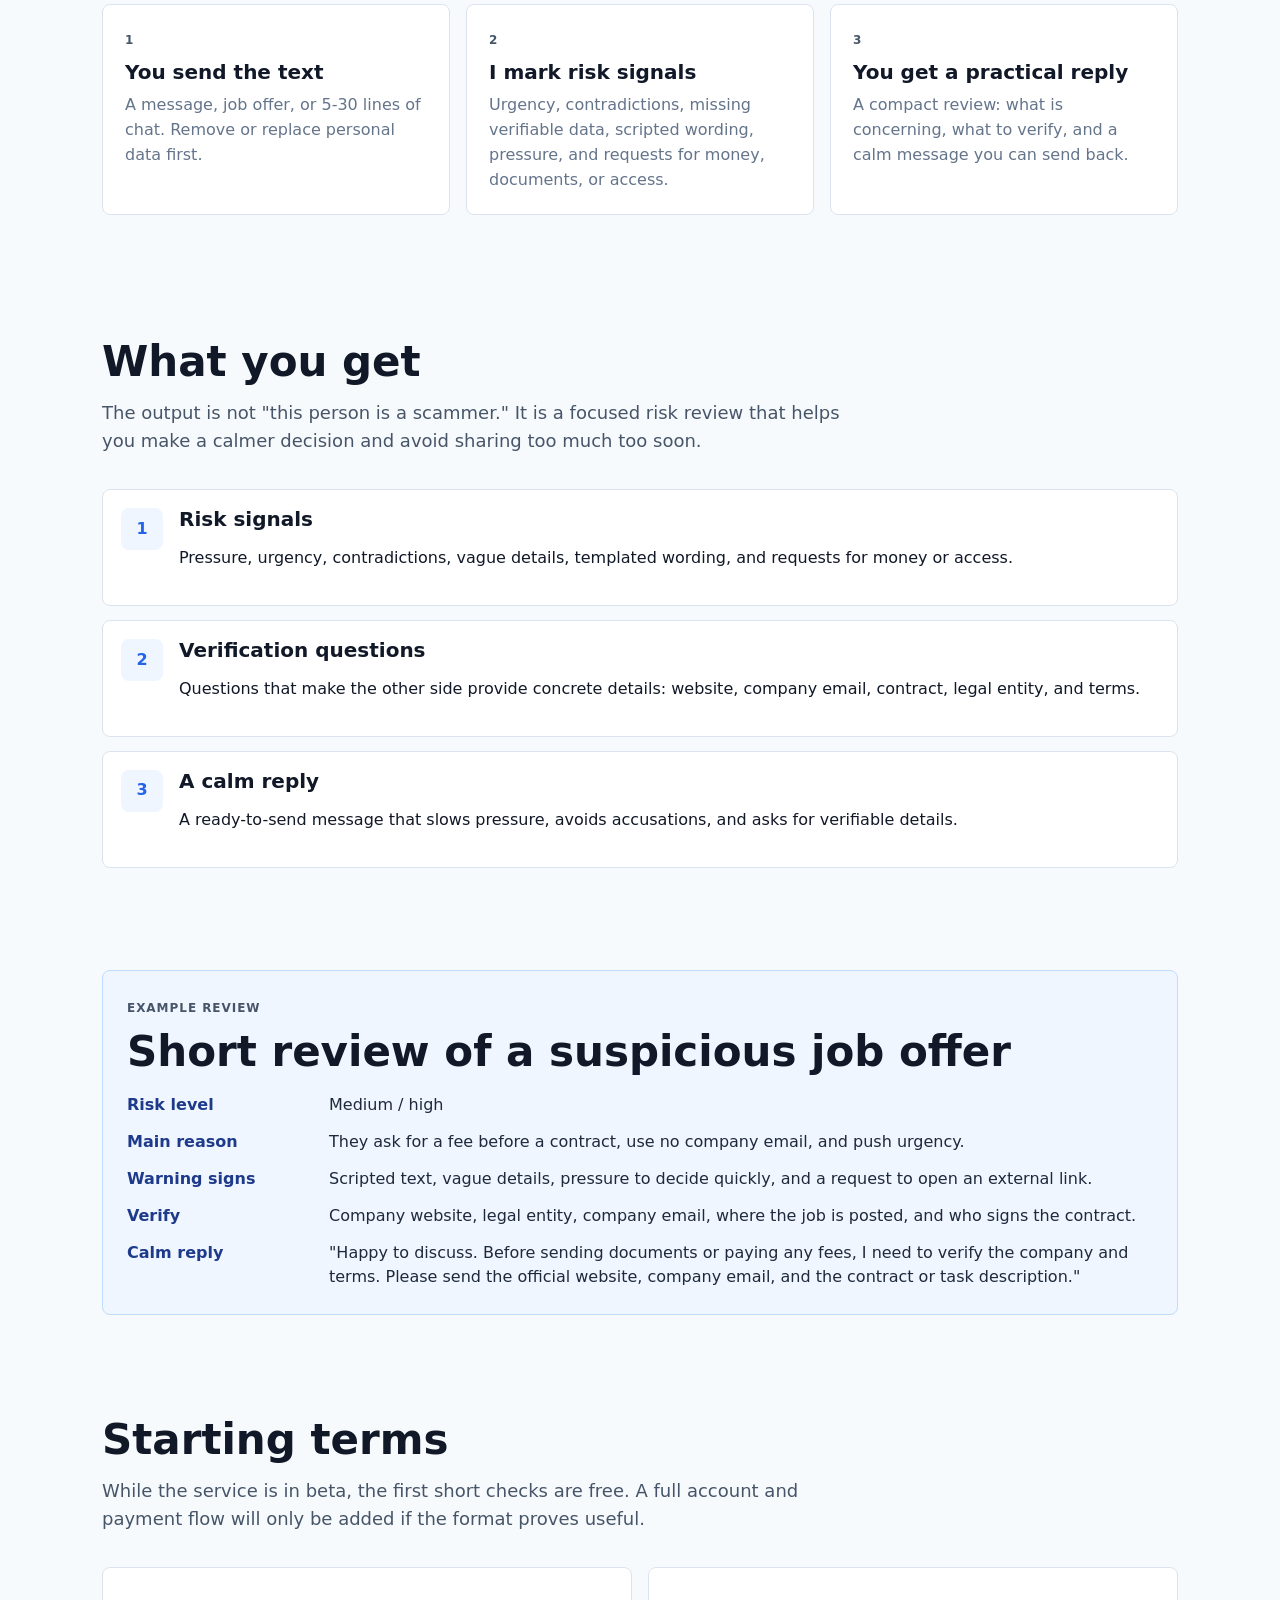
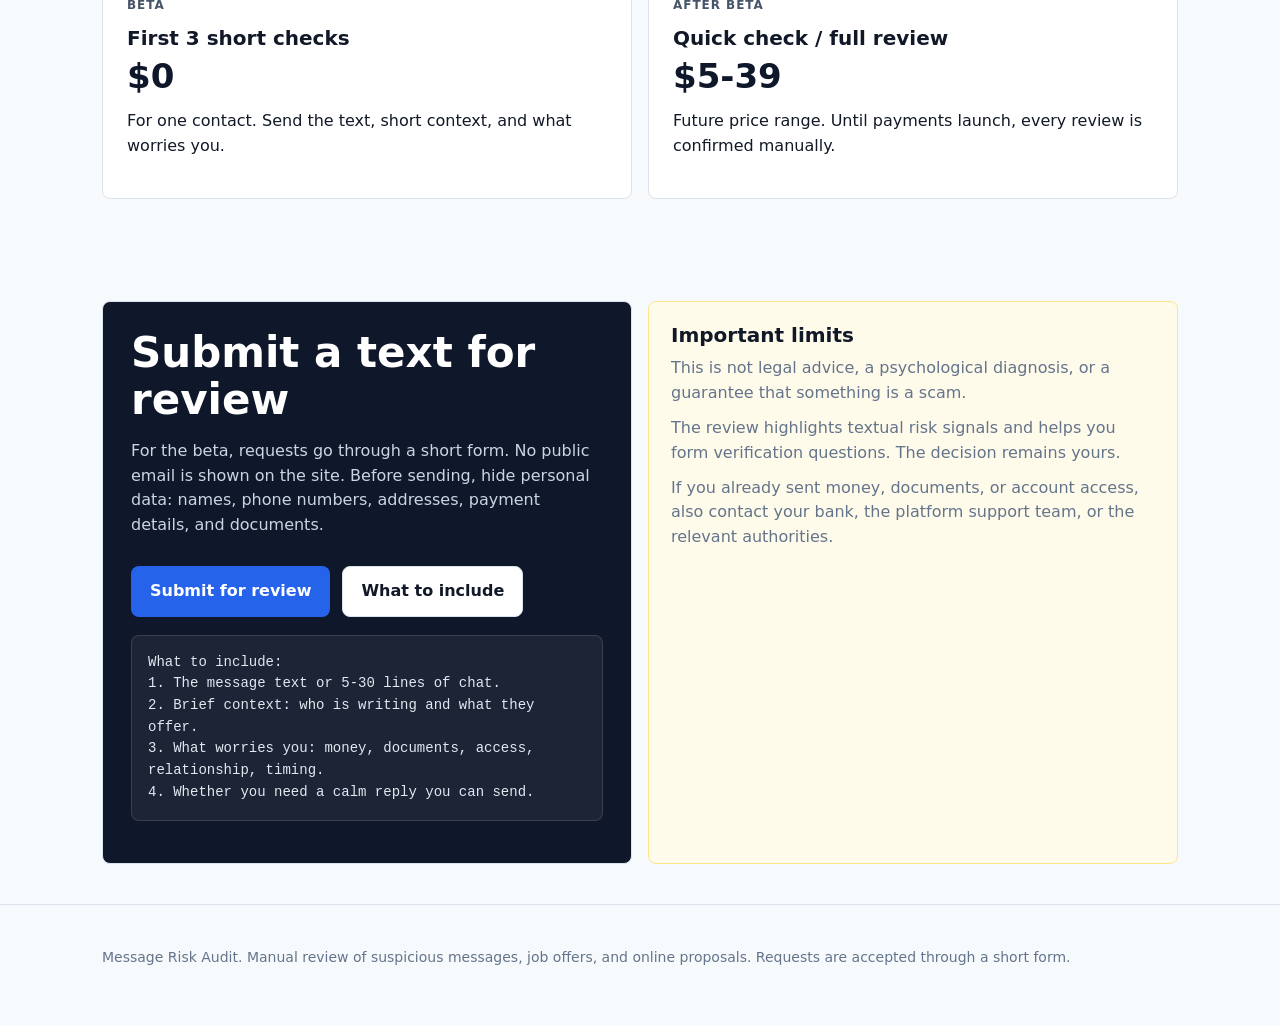
==== commit 0fcc5a3e: "Refine CTAs and Russian risk wording" ====
--- a/en/index.html
+++ b/en/index.html
@@ -95,21 +95,24 @@
             requests, pressure, and the safest next reply.
           </p>
           <div class="grid grid-3">
-            <a class="card card-link" href="/job-offer-scam-check/">
+            <article class="card">
               <span class="label">Jobs</span>
               <h3>Job offer scam check</h3>
               <p>For recruiter texts, remote job offers, WhatsApp or Telegram follow-ups, fees, fake checks, and urgency.</p>
-            </a>
-            <a class="card card-link" href="/ru/proverit-vakansiyu-na-moshennichestvo/" hreflang="ru">
+              <a class="text-link" href="/job-offer-scam-check/">Open check</a>
+            </article>
+            <article class="card">
               <span class="label">RU vacancy</span>
               <h3>Проверить вакансию на мошенничество</h3>
               <p>Русская страница для удаленной работы, документов, комиссий, обучения и подозрительных работодателей.</p>
-            </a>
-            <a class="card card-link" href="/ru/rabota-v-telegram-moshenniki/" hreflang="ru">
+              <a class="text-link" href="/ru/proverit-vakansiyu-na-moshennichestvo/" hreflang="ru">Открыть проверку</a>
+            </article>
+            <article class="card">
               <span class="label">RU Telegram</span>
               <h3>Работа в Telegram: мошенники или нет</h3>
               <p>Для сообщений в личку, каналов, заданий, лайков, крипто-пополнений и быстрых выплат.</p>
-            </a>
+              <a class="text-link" href="/ru/rabota-v-telegram-moshenniki/" hreflang="ru">Открыть проверку</a>
+            </article>
           </div>
         </div>
       </section>
--- a/styles.css
+++ b/styles.css
@@ -261,6 +261,10 @@
   padding: 40px 0;
 }
 
+.section-cta {
+  padding: 18px 0;
+}
+
 .section-intro {
   max-width: 760px;
   margin: 14px 0 34px;
@@ -322,22 +326,6 @@
   padding: 22px;
 }
 
-.card-link {
-  display: block;
-  color: inherit;
-  text-decoration: none;
-  transition:
-    border-color 0.16s ease,
-    box-shadow 0.16s ease,
-    transform 0.16s ease;
-}
-
-.card-link:hover {
-  border-color: #93c5fd;
-  box-shadow: 0 16px 34px rgba(15, 23, 42, 0.1);
-  transform: translateY(-2px);
-}
-
 .check-list {
   display: grid;
   gap: 12px;
@@ -359,9 +347,47 @@
   color: var(--ink);
 }
 
+.text-link {
+  display: inline-flex;
+  margin-top: 16px;
+  color: var(--blue);
+  font-weight: 900;
+  text-decoration: none;
+}
+
+.text-link:hover {
+  color: var(--blue-dark);
+  text-decoration: underline;
+}
+
 .warning-list li {
   border-color: #fecaca;
   background: #fef2f2;
+}
+
+.inline-cta {
+  display: flex;
+  align-items: center;
+  justify-content: space-between;
+  gap: 20px;
+  border: 1px solid #bfdbfe;
+  border-radius: var(--radius);
+  background: #eff6ff;
+  padding: 22px;
+}
+
+.inline-cta h2 {
+  font-size: clamp(24px, 3vw, 32px);
+}
+
+.inline-cta p {
+  max-width: 720px;
+  margin: 10px 0 0;
+  color: #1e3a8a;
+}
+
+.inline-cta .button {
+  flex: 0 0 auto;
 }
 
 .safe-reply {
@@ -556,6 +582,11 @@
     grid-template-columns: 1fr;
   }
 
+  .inline-cta {
+    align-items: flex-start;
+    flex-direction: column;
+  }
+
   .memo-grid {
     grid-template-columns: 1fr;
   }
@@ -576,6 +607,7 @@
   .video-section,
   .video-frame,
   .pricing,
+  .inline-cta,
   .memo,
   .form-panel,
   .notice {
